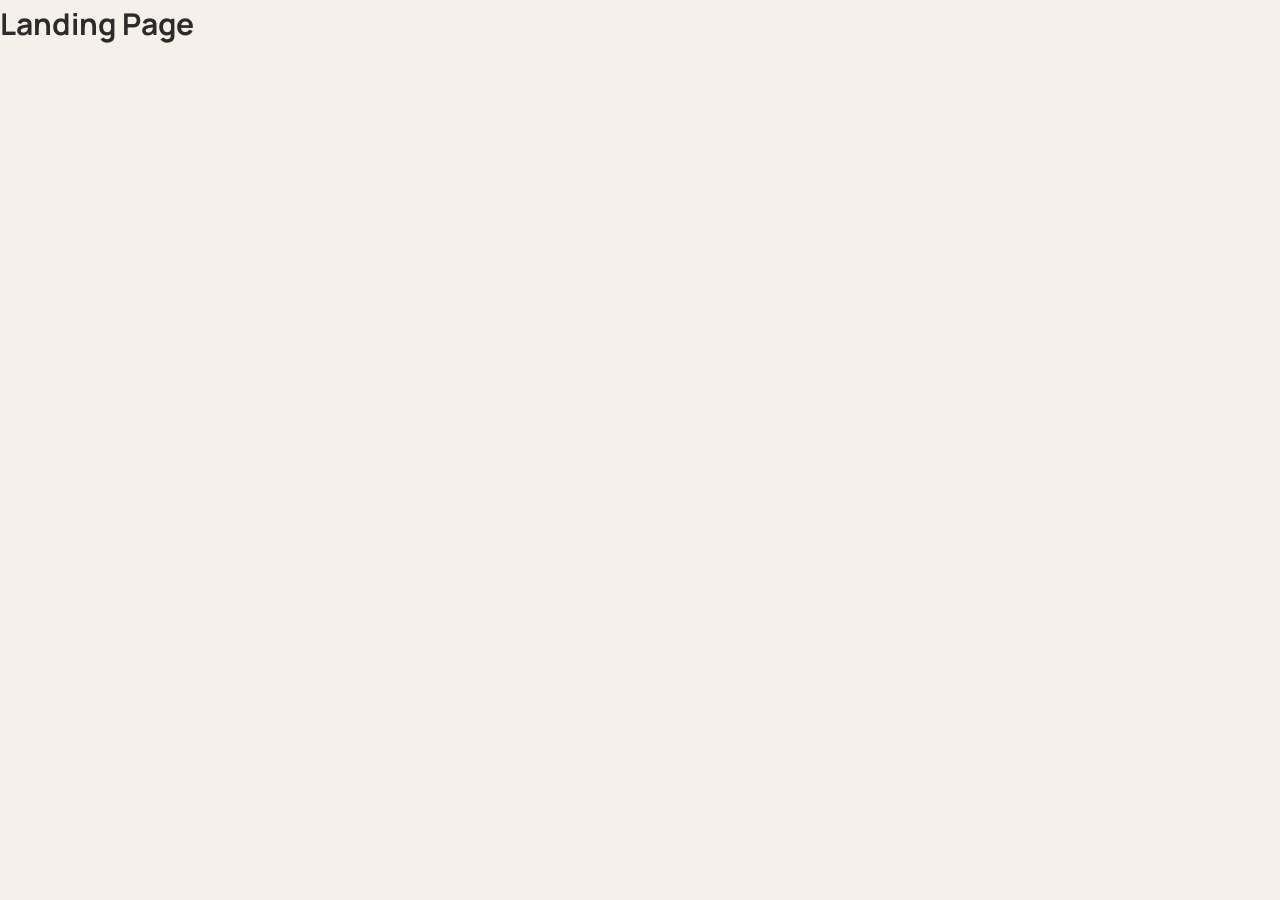
==== edistudio.html @ 7847e739 "Initial commit: add landing page HTML" ====
<!DOCTYPE html>
<html lang="en">
<head>
<meta charset="UTF-8" />
<meta name="viewport" content="width=device-width, initial-scale=1.0"/>
<title>Edistudio – WordPress Experts for Startups</title>
<link href="https://fonts.googleapis.com/css2?family=Manrope:wght@400;500;600;700;800&family=Playfair+Display:wght@700&display=swap" rel="stylesheet"/>
<style>
  *, *::before, *::after { box-sizing: border-box; margin: 0; padding: 0; }

  :root {
    --cream: #f5f0ea;
    --navy: #1a2340;
    --orange: #e8622a;
    --orange-light: #f4845f;
    --text: #2b2b2b;
    --muted: #7a7a7a;
    --white: #ffffff;
    --card-bg: #ffffff;
    --border: #e8e2da;
    --font: 'Manrope', sans-serif;
  }

  html { scroll-behavior: smooth; }
  body { font-family: var(--font); background: var(--cream); color: var(--text); font-size: 15px; line-height: 1.6; }
</style>
</head>
<body>
  <h1>Landing Page</h1>
</body>
</html>
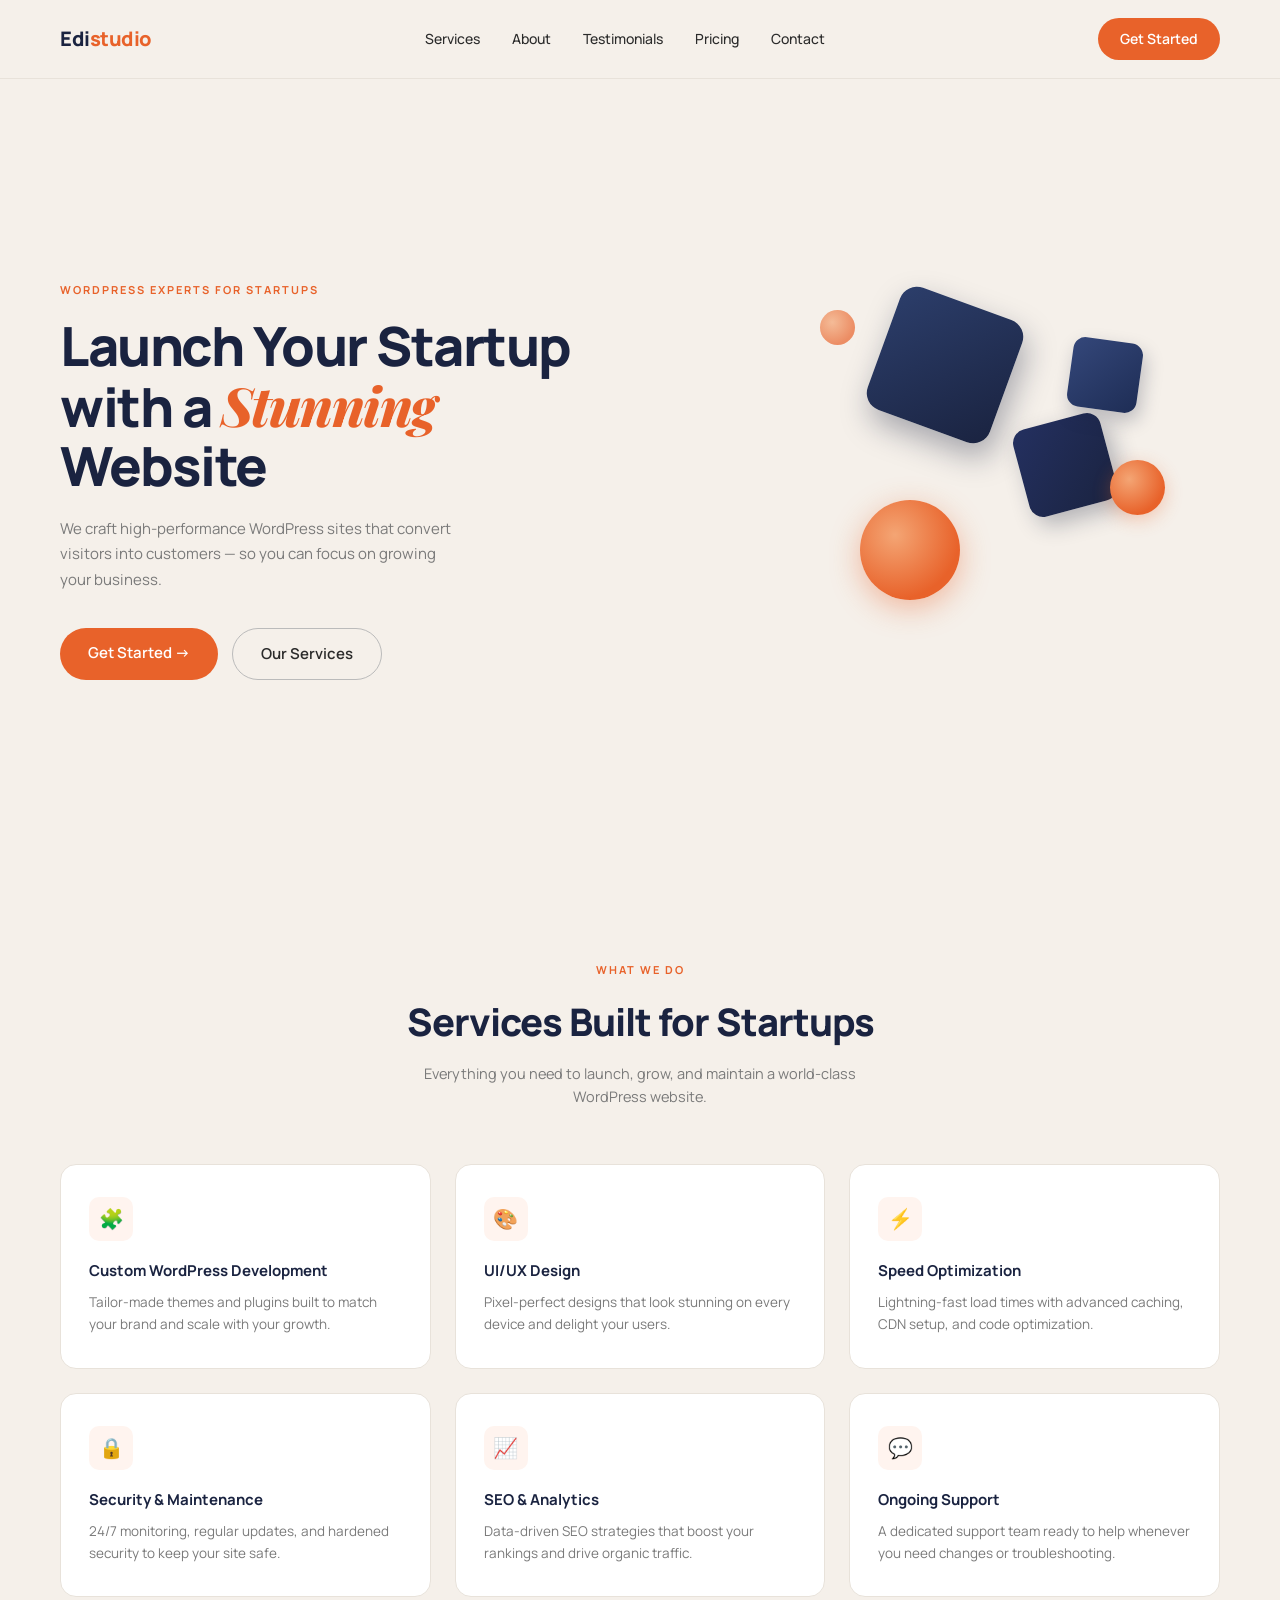
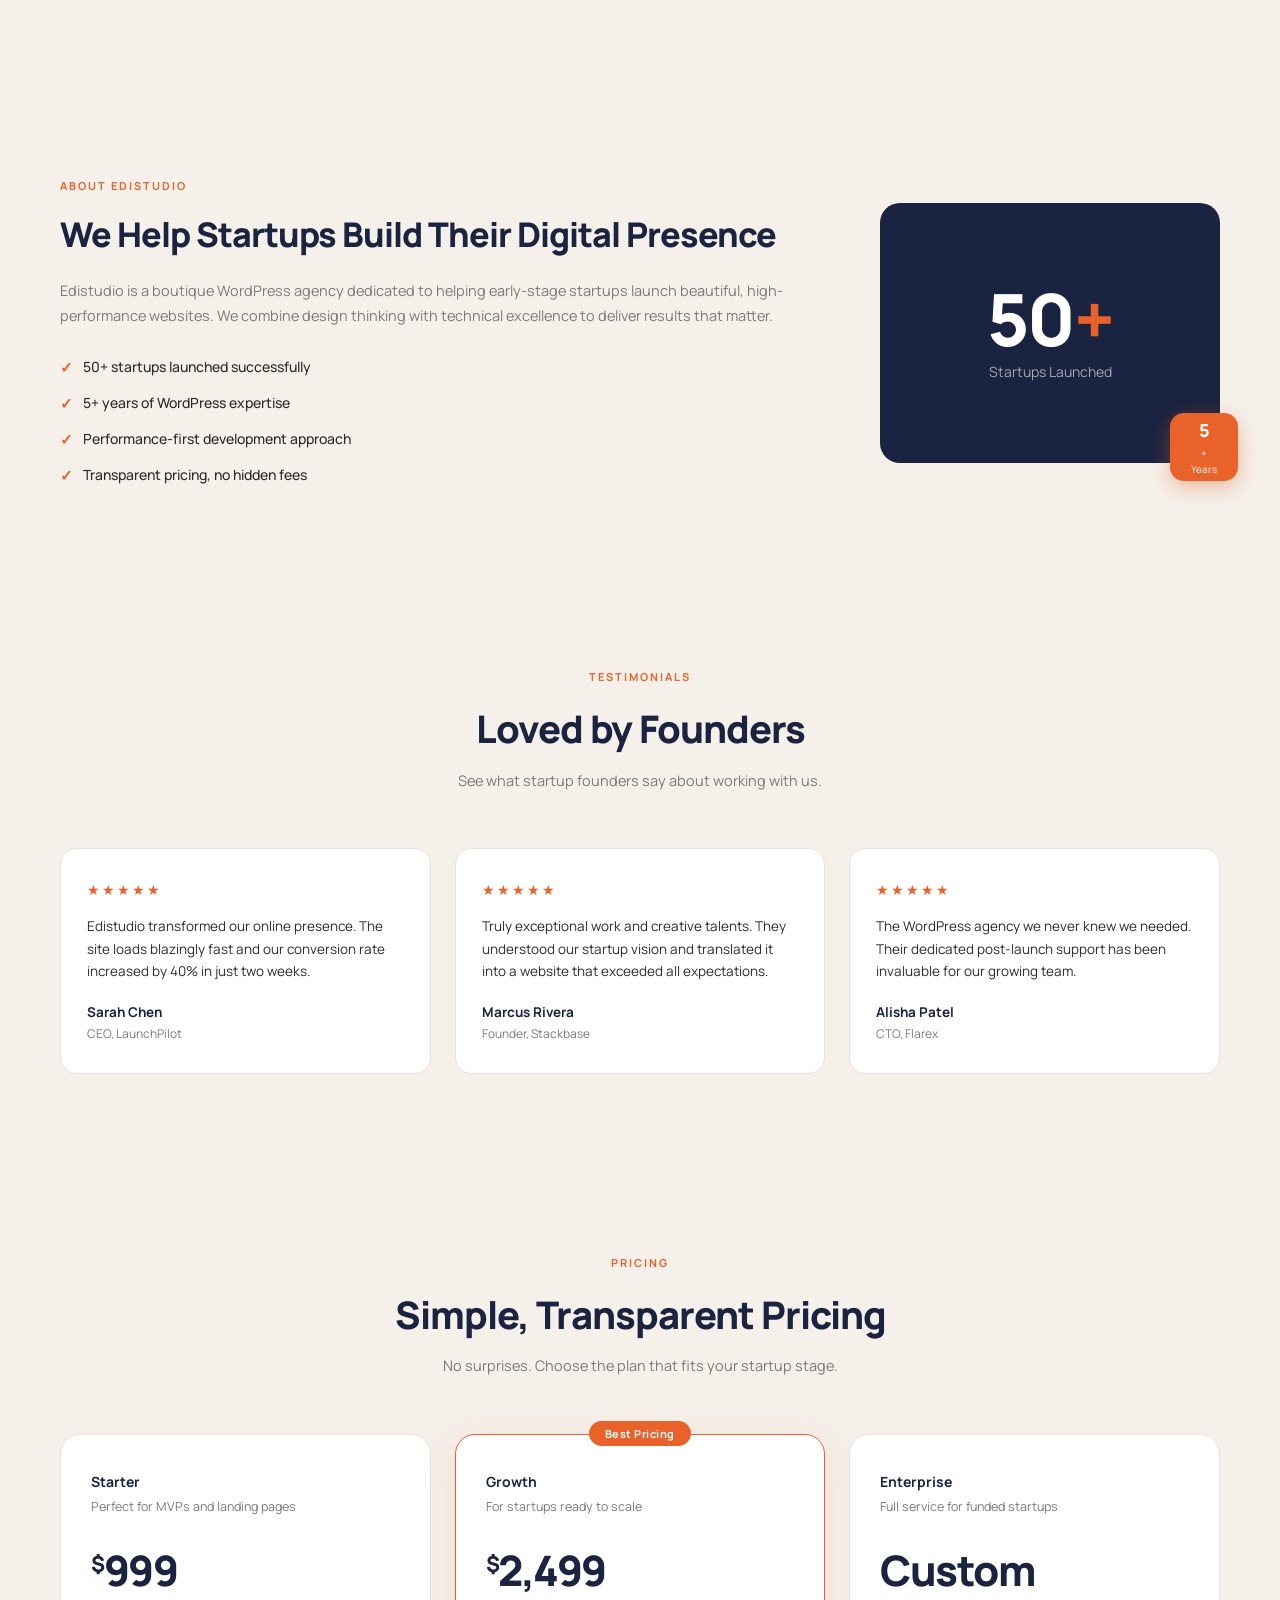
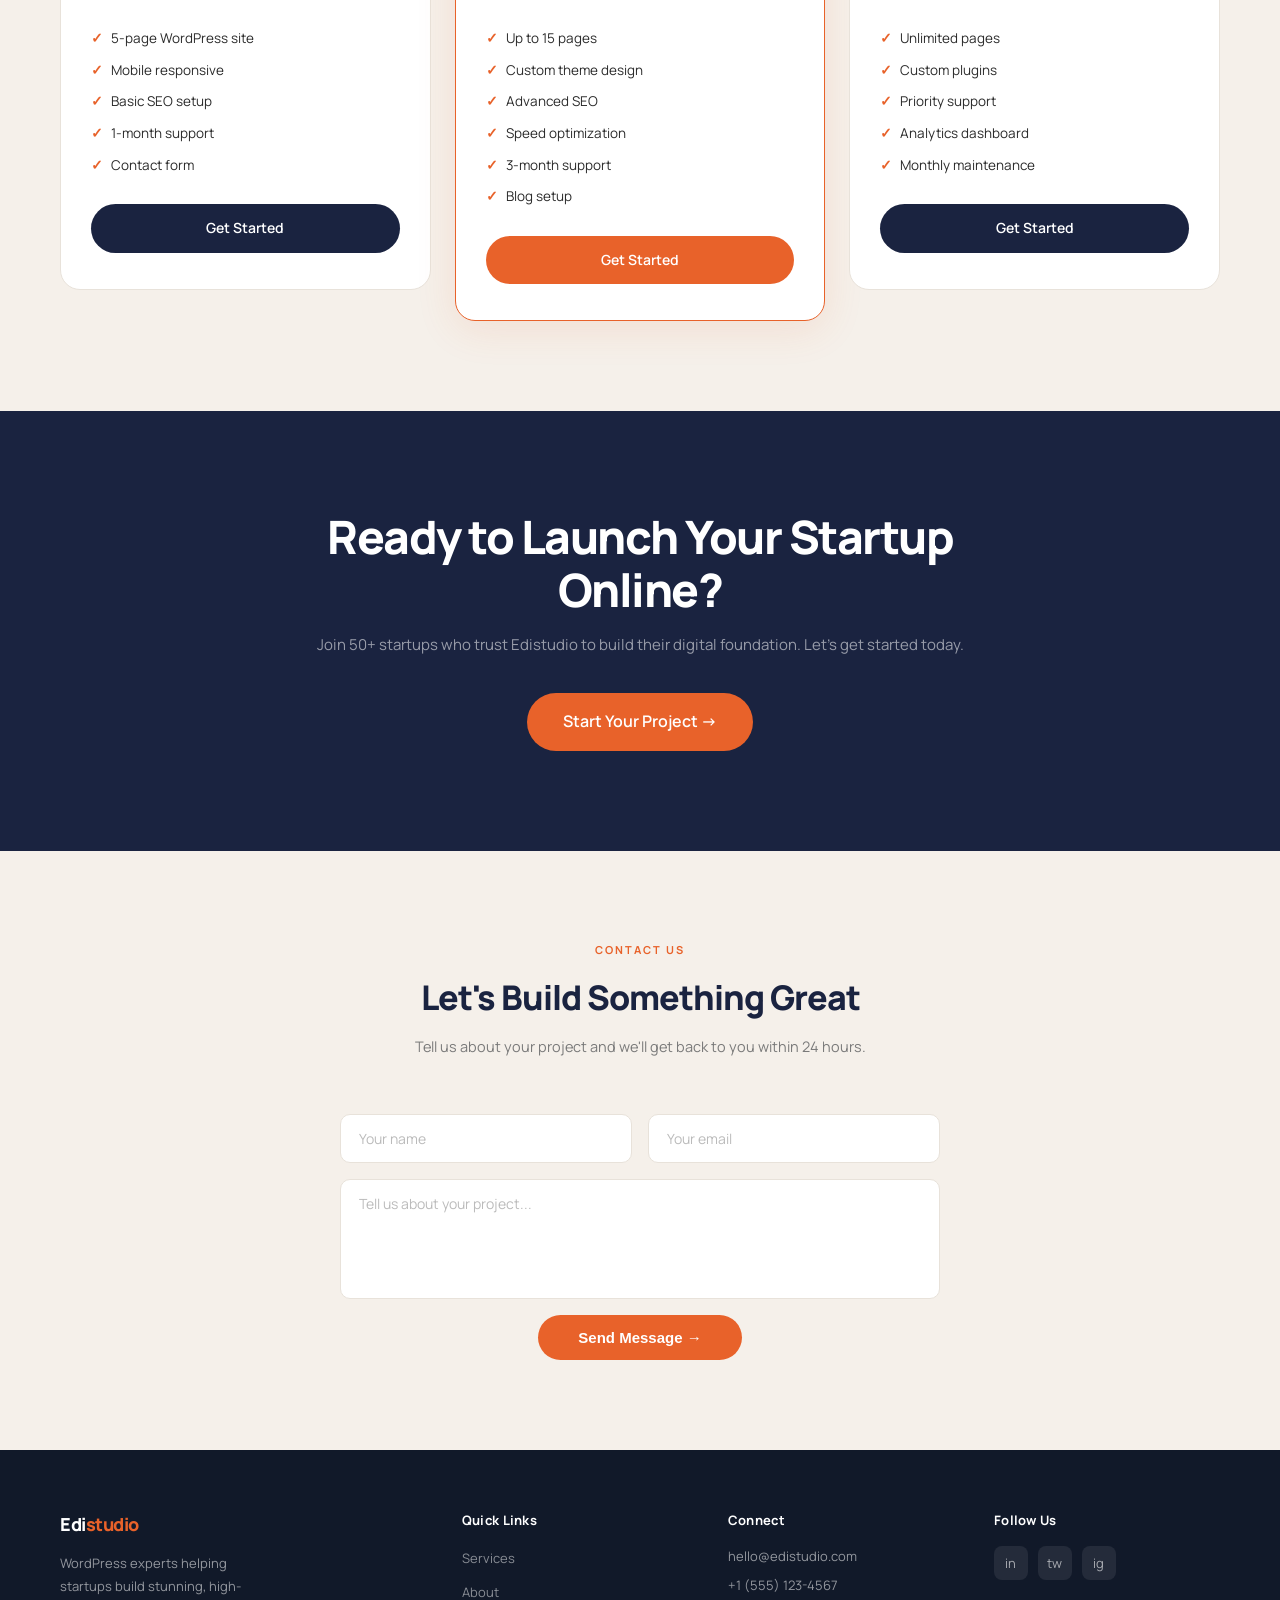
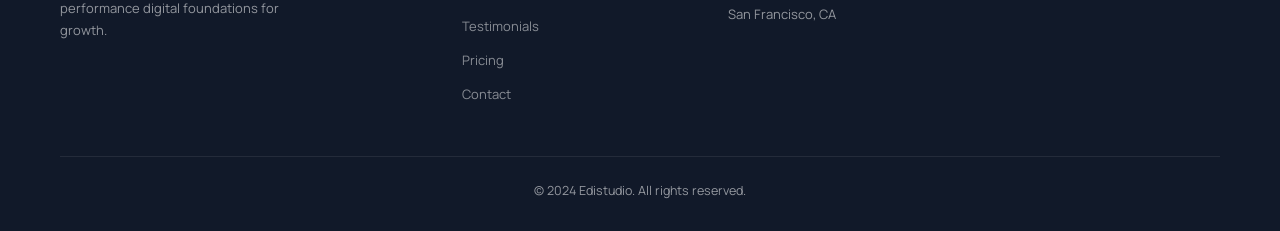
==== commit 67f6a2c3: "Add complete landing page assets" ====
--- a/edistudio.html
+++ b/edistudio.html
@@ -23,9 +23,433 @@
 
   html { scroll-behavior: smooth; }
   body { font-family: var(--font); background: var(--cream); color: var(--text); font-size: 15px; line-height: 1.6; }
+
+  nav {
+    position: sticky; top: 0; z-index: 100;
+    background: var(--cream);
+    display: flex; align-items: center; justify-content: space-between;
+    padding: 18px 60px;
+    border-bottom: 1px solid var(--border);
+  }
+  .nav-logo { font-size: 20px; font-weight: 800; color: var(--navy); letter-spacing: -0.5px; }
+  .nav-logo span { color: var(--orange); }
+  .nav-links { display: flex; gap: 32px; list-style: none; }
+  .nav-links a { text-decoration: none; color: var(--text); font-size: 14px; font-weight: 500; transition: color .2s; }
+  .nav-links a:hover { color: var(--orange); }
+  .btn { display: inline-block; padding: 10px 22px; border-radius: 50px; font-size: 14px; font-weight: 600; cursor: pointer; text-decoration: none; transition: all .2s; }
+  .btn-orange { background: var(--orange); color: #fff; border: none; }
+  .btn-orange:hover { background: #cf5421; }
+  .btn-outline { background: transparent; color: var(--text); border: 1.5px solid #bbb; }
+  .btn-outline:hover { border-color: var(--orange); color: var(--orange); }
+  .btn-navy { background: var(--navy); color: #fff; border: none; }
+  .btn-navy:hover { background: #111929; }
+
+  .hero {
+    display: flex; align-items: center; justify-content: space-between;
+    padding: 90px 60px 80px;
+    min-height: 88vh;
+    position: relative; overflow: hidden;
+  }
+  .hero-left { max-width: 520px; }
+  .hero-tag { font-size: 11px; font-weight: 700; letter-spacing: 2px; text-transform: uppercase; color: var(--orange); margin-bottom: 18px; }
+  .hero h1 { font-size: 54px; font-weight: 800; line-height: 1.1; color: var(--navy); margin-bottom: 20px; letter-spacing: -1.5px; }
+  .hero h1 .highlight { color: var(--orange); font-style: italic; font-family: 'Playfair Display', serif; }
+  .hero p { color: var(--muted); font-size: 15px; line-height: 1.7; margin-bottom: 36px; max-width: 400px; }
+  .hero-btns { display: flex; gap: 14px; flex-wrap: wrap; }
+  .hero-btns .btn-orange { padding: 13px 28px; font-size: 15px; }
+  .hero-btns .btn-outline { padding: 13px 28px; font-size: 15px; }
+
+  .hero-right {
+    position: relative; width: 420px; height: 400px; flex-shrink: 0;
+  }
+  .shape { position: absolute; border-radius: 12px; }
+  .cube1 {
+    width: 130px; height: 130px;
+    background: linear-gradient(135deg, #2c3e6b 0%, #1a2340 100%);
+    top: 20px; left: 80px;
+    transform: rotate(20deg);
+    box-shadow: 8px 12px 30px rgba(26,35,64,.35);
+    border-radius: 18px;
+  }
+  .cube2 {
+    width: 90px; height: 90px;
+    background: linear-gradient(135deg, #243060 0%, #1a2340 100%);
+    top: 140px; left: 220px;
+    transform: rotate(-15deg);
+    box-shadow: 6px 10px 22px rgba(26,35,64,.3);
+    border-radius: 14px;
+  }
+  .cube3 {
+    width: 70px; height: 70px;
+    background: linear-gradient(135deg, #34477a 0%, #1e2d55 100%);
+    top: 60px; left: 270px;
+    transform: rotate(8deg);
+    box-shadow: 4px 8px 18px rgba(26,35,64,.25);
+    border-radius: 12px;
+  }
+  .orb {
+    position: absolute; border-radius: 50%;
+    background: radial-gradient(circle at 35% 35%, #f4a574, var(--orange) 70%);
+  }
+  .orb1 { width: 100px; height: 100px; top: 220px; left: 60px; box-shadow: 0 8px 30px rgba(232,98,42,.4); }
+  .orb2 { width: 55px; height: 55px; top: 180px; left: 310px; box-shadow: 0 5px 18px rgba(232,98,42,.3); }
+  .orb3 { width: 35px; height: 35px; top: 30px; left: 20px; opacity: .7; }
+
+  section { padding: 90px 60px; }
+  .section-tag { font-size: 11px; font-weight: 700; letter-spacing: 2px; text-transform: uppercase; color: var(--orange); margin-bottom: 12px; text-align: center; }
+  .section-title { font-size: 38px; font-weight: 800; color: var(--navy); text-align: center; letter-spacing: -1px; margin-bottom: 10px; }
+  .section-sub { text-align: center; color: var(--muted); font-size: 14.5px; max-width: 500px; margin: 0 auto 56px; }
+
+  .services { background: var(--cream); }
+  .services-grid { display: grid; grid-template-columns: repeat(3, 1fr); gap: 24px; }
+  .service-card {
+    background: var(--white); border-radius: 16px; padding: 32px 28px;
+    border: 1px solid var(--border);
+    transition: transform .25s, box-shadow .25s;
+  }
+  .service-card:hover { transform: translateY(-4px); box-shadow: 0 12px 40px rgba(0,0,0,.08); }
+  .service-icon {
+    width: 44px; height: 44px; border-radius: 10px;
+    background: #fff4ef; display: flex; align-items: center; justify-content: center;
+    margin-bottom: 18px; font-size: 20px;
+  }
+  .service-card h3 { font-size: 15px; font-weight: 700; color: var(--navy); margin-bottom: 8px; }
+  .service-card p { font-size: 13.5px; color: var(--muted); line-height: 1.65; }
+
+  .about { background: var(--cream); display: flex; align-items: center; gap: 70px; }
+  .about-left { flex: 1; }
+  .about-left .section-tag, .about-left .section-title { text-align: left; }
+  .about-left .section-title { font-size: 34px; margin-bottom: 18px; }
+  .about-left p { color: var(--muted); font-size: 14.5px; margin-bottom: 28px; line-height: 1.7; }
+  .check-list { list-style: none; display: flex; flex-direction: column; gap: 12px; }
+  .check-list li { display: flex; align-items: flex-start; gap: 10px; font-size: 14px; color: var(--text); font-weight: 500; }
+  .check-list li::before { content: '✓'; color: var(--orange); font-weight: 800; font-size: 15px; flex-shrink: 0; }
+  .about-right { flex-shrink: 0; position: relative; }
+  .about-card {
+    width: 340px; height: 260px; background: var(--navy); border-radius: 20px;
+    display: flex; flex-direction: column; align-items: center; justify-content: center;
+    color: #fff;
+  }
+  .about-card .big-num { font-size: 72px; font-weight: 800; color: #fff; letter-spacing: -2px; line-height: 1; }
+  .about-card .big-num span { color: var(--orange); }
+  .about-card p { font-size: 14px; color: rgba(255,255,255,.6); margin-top: 6px; }
+  .about-badge {
+    position: absolute; bottom: -18px; right: -18px;
+    width: 68px; height: 68px; background: var(--orange); border-radius: 14px;
+    display: flex; flex-direction: column; align-items: center; justify-content: center;
+    color: #fff; font-weight: 800; font-size: 18px; box-shadow: 0 6px 20px rgba(232,98,42,.4);
+  }
+  .about-badge small { font-size: 10px; font-weight: 500; opacity: .85; }
+
+  .testimonials { background: var(--cream); }
+  .testimonials-grid { display: grid; grid-template-columns: repeat(3, 1fr); gap: 24px; }
+  .testi-card {
+    background: var(--white); border-radius: 16px; padding: 30px 26px;
+    border: 1px solid var(--border);
+  }
+  .stars { color: var(--orange); font-size: 14px; margin-bottom: 14px; letter-spacing: 2px; }
+  .testi-card p { font-size: 13.5px; color: var(--text); line-height: 1.65; margin-bottom: 20px; }
+  .testi-author { font-weight: 700; font-size: 13.5px; color: var(--navy); }
+  .testi-role { font-size: 12px; color: var(--muted); }
+
+  .pricing { background: var(--cream); }
+  .pricing-grid { display: grid; grid-template-columns: repeat(3, 1fr); gap: 24px; align-items: start; }
+  .price-card {
+    background: var(--white); border-radius: 20px; padding: 36px 30px;
+    border: 1.5px solid var(--border); position: relative;
+  }
+  .price-card.featured { border-color: var(--orange); box-shadow: 0 8px 40px rgba(232,98,42,.12); }
+  .badge-popular {
+    position: absolute; top: -14px; left: 50%; transform: translateX(-50%);
+    background: var(--orange); color: #fff; font-size: 11px; font-weight: 700;
+    padding: 4px 16px; border-radius: 50px; letter-spacing: .5px;
+  }
+  .price-card h3 { font-size: 14px; font-weight: 700; color: var(--navy); margin-bottom: 4px; }
+  .price-card .price-desc { font-size: 12.5px; color: var(--muted); margin-bottom: 20px; }
+  .price-amount { font-size: 42px; font-weight: 800; color: var(--navy); letter-spacing: -1.5px; margin-bottom: 24px; }
+  .price-amount sup { font-size: 22px; vertical-align: top; margin-top: 10px; display: inline-block; }
+  .price-features { list-style: none; display: flex; flex-direction: column; gap: 10px; margin-bottom: 28px; }
+  .price-features li { font-size: 13.5px; color: var(--text); display: flex; align-items: center; gap: 8px; }
+  .price-features li::before { content: '✓'; color: var(--orange); font-weight: 800; }
+  .price-card .btn { width: 100%; text-align: center; padding: 13px; font-size: 14px; }
+  .price-card.featured .btn-navy { background: var(--orange); }
+
+  .cta-section {
+    background: var(--navy); text-align: center; padding: 100px 60px;
+  }
+  .cta-section h2 { font-size: 46px; font-weight: 800; color: #fff; letter-spacing: -1.5px; line-height: 1.15; margin-bottom: 16px; }
+  .cta-section p { color: rgba(255,255,255,.55); font-size: 15px; margin-bottom: 36px; }
+  .cta-section .btn-orange { padding: 16px 36px; font-size: 16px; }
+
+  .contact { background: var(--cream); }
+  .contact .section-title { font-size: 34px; }
+  .contact-form { max-width: 600px; margin: 0 auto; display: flex; flex-direction: column; gap: 16px; }
+  .form-row { display: grid; grid-template-columns: 1fr 1fr; gap: 16px; }
+  .contact-form input, .contact-form textarea {
+    width: 100%; padding: 14px 18px; border-radius: 10px;
+    border: 1.5px solid var(--border); background: var(--white);
+    font-family: var(--font); font-size: 14px; color: var(--text);
+    outline: none; transition: border-color .2s;
+  }
+  .contact-form input:focus, .contact-form textarea:focus { border-color: var(--orange); }
+  .contact-form input::placeholder, .contact-form textarea::placeholder { color: #bbb; }
+  .contact-form textarea { height: 120px; resize: none; }
+  .contact-form .btn-orange { padding: 14px 40px; font-size: 15px; border-radius: 50px; border: none; cursor: pointer; align-self: center; }
+
+  footer {
+    background: #111929; color: rgba(255,255,255,.55);
+    padding: 60px 60px 30px;
+  }
+  .footer-grid { display: grid; grid-template-columns: 1.6fr 1fr 1fr 1fr; gap: 40px; margin-bottom: 50px; }
+  .footer-brand .nav-logo { font-size: 18px; margin-bottom: 14px; display: block; color: #fff; }
+  .footer-brand p { font-size: 13px; line-height: 1.7; max-width: 220px; }
+  .footer-col h4 { font-size: 13px; font-weight: 700; color: #fff; margin-bottom: 16px; letter-spacing: .3px; }
+  .footer-col ul { list-style: none; display: flex; flex-direction: column; gap: 10px; }
+  .footer-col ul li a { text-decoration: none; color: rgba(255,255,255,.5); font-size: 13px; transition: color .2s; }
+  .footer-col ul li a:hover { color: var(--orange); }
+  .footer-col .contact-info { display: flex; flex-direction: column; gap: 8px; }
+  .footer-col .contact-info span { font-size: 13px; }
+  .social-links { display: flex; gap: 10px; margin-top: 10px; }
+  .social-links a {
+    width: 34px; height: 34px; border-radius: 8px;
+    background: rgba(255,255,255,.08); display: flex; align-items: center; justify-content: center;
+    color: rgba(255,255,255,.6); text-decoration: none; font-size: 13px; transition: all .2s;
+  }
+  .social-links a:hover { background: var(--orange); color: #fff; }
+  .footer-bottom {
+    border-top: 1px solid rgba(255,255,255,.08); padding-top: 24px;
+    text-align: center; font-size: 12.5px;
+  }
 </style>
 </head>
 <body>
-  <h1>Landing Page</h1>
+
+<nav>
+  <div class="nav-logo">Edi<span>studio</span></div>
+  <ul class="nav-links">
+    <li><a href="#">Services</a></li>
+    <li><a href="#">About</a></li>
+    <li><a href="#">Testimonials</a></li>
+    <li><a href="#">Pricing</a></li>
+    <li><a href="#">Contact</a></li>
+  </ul>
+  <a href="#" class="btn btn-orange">Get Started</a>
+</nav>
+
+<section class="hero">
+  <div class="hero-left">
+    <div class="hero-tag">WordPress Experts for Startups</div>
+    <h1>Launch Your Startup<br>with a <span class="highlight">Stunning</span><br>Website</h1>
+    <p>We craft high-performance WordPress sites that convert visitors into customers — so you can focus on growing your business.</p>
+    <div class="hero-btns">
+      <a href="#" class="btn btn-orange">Get Started →</a>
+      <a href="#" class="btn btn-outline">Our Services</a>
+    </div>
+  </div>
+  <div class="hero-right">
+    <div class="shape cube1"></div>
+    <div class="shape cube2"></div>
+    <div class="shape cube3"></div>
+    <div class="orb orb1"></div>
+    <div class="orb orb2"></div>
+    <div class="orb orb3"></div>
+  </div>
+</section>
+
+<section class="services">
+  <div class="section-tag">What We Do</div>
+  <h2 class="section-title">Services Built for Startups</h2>
+  <p class="section-sub">Everything you need to launch, grow, and maintain a world-class WordPress website.</p>
+  <div class="services-grid">
+    <div class="service-card">
+      <div class="service-icon">🧩</div>
+      <h3>Custom WordPress Development</h3>
+      <p>Tailor-made themes and plugins built to match your brand and scale with your growth.</p>
+    </div>
+    <div class="service-card">
+      <div class="service-icon">🎨</div>
+      <h3>UI/UX Design</h3>
+      <p>Pixel-perfect designs that look stunning on every device and delight your users.</p>
+    </div>
+    <div class="service-card">
+      <div class="service-icon">⚡</div>
+      <h3>Speed Optimization</h3>
+      <p>Lightning-fast load times with advanced caching, CDN setup, and code optimization.</p>
+    </div>
+    <div class="service-card">
+      <div class="service-icon">🔒</div>
+      <h3>Security & Maintenance</h3>
+      <p>24/7 monitoring, regular updates, and hardened security to keep your site safe.</p>
+    </div>
+    <div class="service-card">
+      <div class="service-icon">📈</div>
+      <h3>SEO & Analytics</h3>
+      <p>Data-driven SEO strategies that boost your rankings and drive organic traffic.</p>
+    </div>
+    <div class="service-card">
+      <div class="service-icon">💬</div>
+      <h3>Ongoing Support</h3>
+      <p>A dedicated support team ready to help whenever you need changes or troubleshooting.</p>
+    </div>
+  </div>
+</section>
+
+<section class="about">
+  <div class="about-left">
+    <div class="section-tag">About Edistudio</div>
+    <h2 class="section-title">We Help Startups Build Their Digital Presence</h2>
+    <p>Edistudio is a boutique WordPress agency dedicated to helping early-stage startups launch beautiful, high-performance websites. We combine design thinking with technical excellence to deliver results that matter.</p>
+    <ul class="check-list">
+      <li>50+ startups launched successfully</li>
+      <li>5+ years of WordPress expertise</li>
+      <li>Performance-first development approach</li>
+      <li>Transparent pricing, no hidden fees</li>
+    </ul>
+  </div>
+  <div class="about-right">
+    <div class="about-card">
+      <div class="big-num">50<span>+</span></div>
+      <p>Startups Launched</p>
+    </div>
+    <div class="about-badge">
+      5<span style="font-size:10px;font-weight:500;">+</span>
+      <small>Years</small>
+    </div>
+  </div>
+</section>
+
+<section class="testimonials">
+  <div class="section-tag">Testimonials</div>
+  <h2 class="section-title">Loved by Founders</h2>
+  <p class="section-sub">See what startup founders say about working with us.</p>
+  <div class="testimonials-grid">
+    <div class="testi-card">
+      <div class="stars">★★★★★</div>
+      <p>Edistudio transformed our online presence. The site loads blazingly fast and our conversion rate increased by 40% in just two weeks.</p>
+      <div class="testi-author">Sarah Chen</div>
+      <div class="testi-role">CEO, LaunchPilot</div>
+    </div>
+    <div class="testi-card">
+      <div class="stars">★★★★★</div>
+      <p>Truly exceptional work and creative talents. They understood our startup vision and translated it into a website that exceeded all expectations.</p>
+      <div class="testi-author">Marcus Rivera</div>
+      <div class="testi-role">Founder, Stackbase</div>
+    </div>
+    <div class="testi-card">
+      <div class="stars">★★★★★</div>
+      <p>The WordPress agency we never knew we needed. Their dedicated post-launch support has been invaluable for our growing team.</p>
+      <div class="testi-author">Alisha Patel</div>
+      <div class="testi-role">CTO, Flarex</div>
+    </div>
+  </div>
+</section>
+
+<section class="pricing">
+  <div class="section-tag">Pricing</div>
+  <h2 class="section-title">Simple, Transparent Pricing</h2>
+  <p class="section-sub">No surprises. Choose the plan that fits your startup stage.</p>
+  <div class="pricing-grid">
+    <div class="price-card">
+      <h3>Starter</h3>
+      <div class="price-desc">Perfect for MVPs and landing pages</div>
+      <div class="price-amount"><sup>$</sup>999</div>
+      <ul class="price-features">
+        <li>5-page WordPress site</li>
+        <li>Mobile responsive</li>
+        <li>Basic SEO setup</li>
+        <li>1-month support</li>
+        <li>Contact form</li>
+      </ul>
+      <a href="#" class="btn btn-navy">Get Started</a>
+    </div>
+    <div class="price-card featured">
+      <div class="badge-popular">Best Pricing</div>
+      <h3>Growth</h3>
+      <div class="price-desc">For startups ready to scale</div>
+      <div class="price-amount"><sup>$</sup>2,499</div>
+      <ul class="price-features">
+        <li>Up to 15 pages</li>
+        <li>Custom theme design</li>
+        <li>Advanced SEO</li>
+        <li>Speed optimization</li>
+        <li>3-month support</li>
+        <li>Blog setup</li>
+      </ul>
+      <a href="#" class="btn btn-navy">Get Started</a>
+    </div>
+    <div class="price-card">
+      <h3>Enterprise</h3>
+      <div class="price-desc">Full service for funded startups</div>
+      <div class="price-amount">Custom</div>
+      <ul class="price-features">
+        <li>Unlimited pages</li>
+        <li>Custom plugins</li>
+        <li>Priority support</li>
+        <li>Analytics dashboard</li>
+        <li>Monthly maintenance</li>
+      </ul>
+      <a href="#" class="btn btn-navy">Get Started</a>
+    </div>
+  </div>
+</section>
+
+<section class="cta-section">
+  <h2>Ready to Launch Your Startup<br>Online?</h2>
+  <p>Join 50+ startups who trust Edistudio to build their digital foundation. Let's get started today.</p>
+  <a href="#" class="btn btn-orange">Start Your Project →</a>
+</section>
+
+<section class="contact">
+  <div class="section-tag">Contact Us</div>
+  <h2 class="section-title">Let's Build Something Great</h2>
+  <p class="section-sub">Tell us about your project and we'll get back to you within 24 hours.</p>
+  <form class="contact-form">
+    <div class="form-row">
+      <input type="text" placeholder="Your name" />
+      <input type="email" placeholder="Your email" />
+    </div>
+    <textarea placeholder="Tell us about your project..."></textarea>
+    <button type="submit" class="btn btn-orange">Send Message →</button>
+  </form>
+</section>
+
+<footer>
+  <div class="footer-grid">
+    <div class="footer-brand">
+      <span class="nav-logo">Edi<span style="color:var(--orange)">studio</span></span>
+      <p>WordPress experts helping startups build stunning, high-performance digital foundations for growth.</p>
+    </div>
+    <div class="footer-col">
+      <h4>Quick Links</h4>
+      <ul>
+        <li><a href="#">Services</a></li>
+        <li><a href="#">About</a></li>
+        <li><a href="#">Testimonials</a></li>
+        <li><a href="#">Pricing</a></li>
+        <li><a href="#">Contact</a></li>
+      </ul>
+    </div>
+    <div class="footer-col">
+      <h4>Connect</h4>
+      <div class="contact-info">
+        <span>hello@edistudio.com</span>
+        <span>+1 (555) 123-4567</span>
+        <span>San Francisco, CA</span>
+      </div>
+    </div>
+    <div class="footer-col">
+      <h4>Follow Us</h4>
+      <div class="social-links">
+        <a href="#">in</a>
+        <a href="#">tw</a>
+        <a href="#">ig</a>
+      </div>
+    </div>
+  </div>
+  <div class="footer-bottom">
+    <p>© 2024 Edistudio. All rights reserved.</p>
+  </div>
+</footer>
+
 </body>
 </html>
